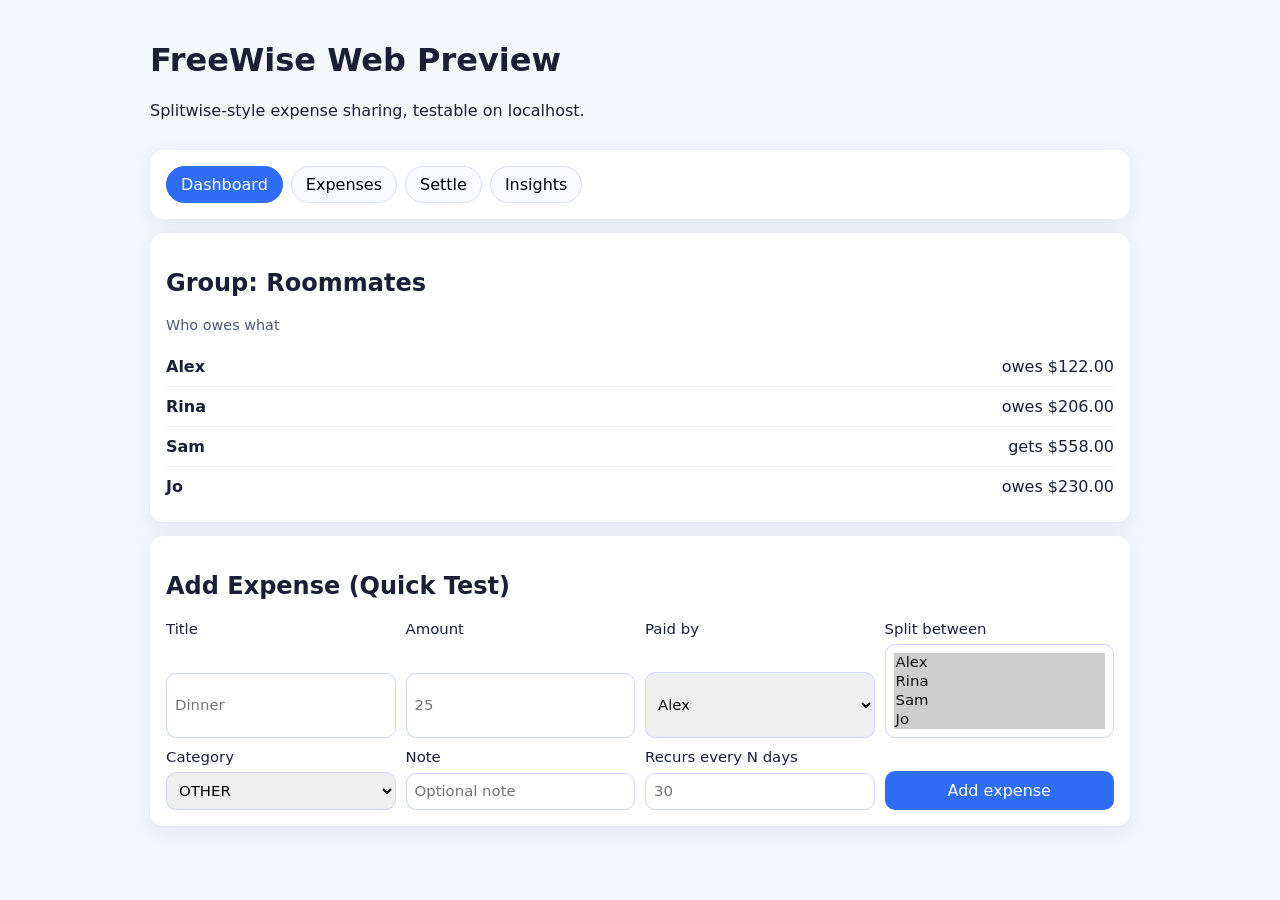
==== web_preview/index.html @ 25d6cc90 "Add localhost web preview for fast Splitwise-like testing" ====
<!doctype html>
<html lang="en">
  <head>
    <meta charset="UTF-8" />
    <meta name="viewport" content="width=device-width, initial-scale=1.0" />
    <title>FreeWise Web Preview</title>
    <link rel="stylesheet" href="styles.css" />
  </head>
  <body>
    <main class="app-shell">
      <header>
        <h1>FreeWise Web Preview</h1>
        <p>Splitwise-style expense sharing, testable on localhost.</p>
      </header>

      <section class="card tabs" aria-label="Tabs">
        <button class="tab is-active" data-tab="dashboard">Dashboard</button>
        <button class="tab" data-tab="expenses">Expenses</button>
        <button class="tab" data-tab="settle">Settle</button>
        <button class="tab" data-tab="insights">Insights</button>
      </section>

      <section id="dashboard" class="panel card"></section>
      <section id="expenses" class="panel card hidden"></section>
      <section id="settle" class="panel card hidden"></section>
      <section id="insights" class="panel card hidden"></section>

      <section class="card">
        <h2>Add Expense (Quick Test)</h2>
        <form id="expense-form" class="grid-form">
          <label>
            Title
            <input name="title" required placeholder="Dinner" />
          </label>
          <label>
            Amount
            <input name="amount" type="number" step="0.01" min="0" required placeholder="25" />
          </label>
          <label>
            Paid by
            <select name="paidBy"></select>
          </label>
          <label>
            Split between
            <select name="splitBetween" multiple></select>
          </label>
          <label>
            Category
            <select name="category">
              <option>FOOD</option>
              <option>TRANSPORT</option>
              <option>RENT</option>
              <option>UTILITIES</option>
              <option>ENTERTAINMENT</option>
              <option selected>OTHER</option>
            </select>
          </label>
          <label>
            Note
            <input name="note" placeholder="Optional note" />
          </label>
          <label>
            Recurs every N days
            <input name="recurringDays" type="number" min="0" placeholder="30" />
          </label>
          <button type="submit" class="primary">Add expense</button>
        </form>
      </section>
    </main>

    <script src="app.js"></script>
  </body>
</html>
---- web_preview/styles.css ----
:root {
  color-scheme: light;
  font-family: Inter, system-ui, -apple-system, Segoe UI, Roboto, sans-serif;
  background: #f4f7fb;
  color: #1a1f36;
}

body {
  margin: 0;
}

.app-shell {
  max-width: 980px;
  margin: 0 auto;
  padding: 20px;
  display: grid;
  gap: 14px;
}

.card {
  background: #fff;
  border-radius: 14px;
  padding: 16px;
  box-shadow: 0 6px 24px rgba(35, 41, 70, 0.08);
}

.tabs {
  display: flex;
  flex-wrap: wrap;
  gap: 8px;
}

.tab {
  border: 1px solid #d8dff3;
  border-radius: 999px;
  background: #f8faff;
  padding: 8px 14px;
  cursor: pointer;
}

.tab.is-active {
  background: #2f6df6;
  color: white;
  border-color: #2f6df6;
}

.hidden {
  display: none;
}

.row {
  display: flex;
  justify-content: space-between;
  align-items: center;
  padding: 10px 0;
  border-bottom: 1px solid #eef2ff;
}

.row:last-child {
  border-bottom: 0;
}

.grid-form {
  display: grid;
  gap: 10px;
  grid-template-columns: repeat(auto-fit, minmax(220px, 1fr));
}

label {
  display: grid;
  gap: 6px;
  font-size: 0.93rem;
}

input,
select,
button {
  font: inherit;
}

input,
select {
  border: 1px solid #ccd6f6;
  border-radius: 10px;
  padding: 8px;
}

.primary {
  border: none;
  border-radius: 10px;
  background: #2f6df6;
  color: #fff;
  padding: 10px 14px;
  cursor: pointer;
  align-self: end;
}

.small {
  color: #4d5678;
  font-size: 0.9rem;
}
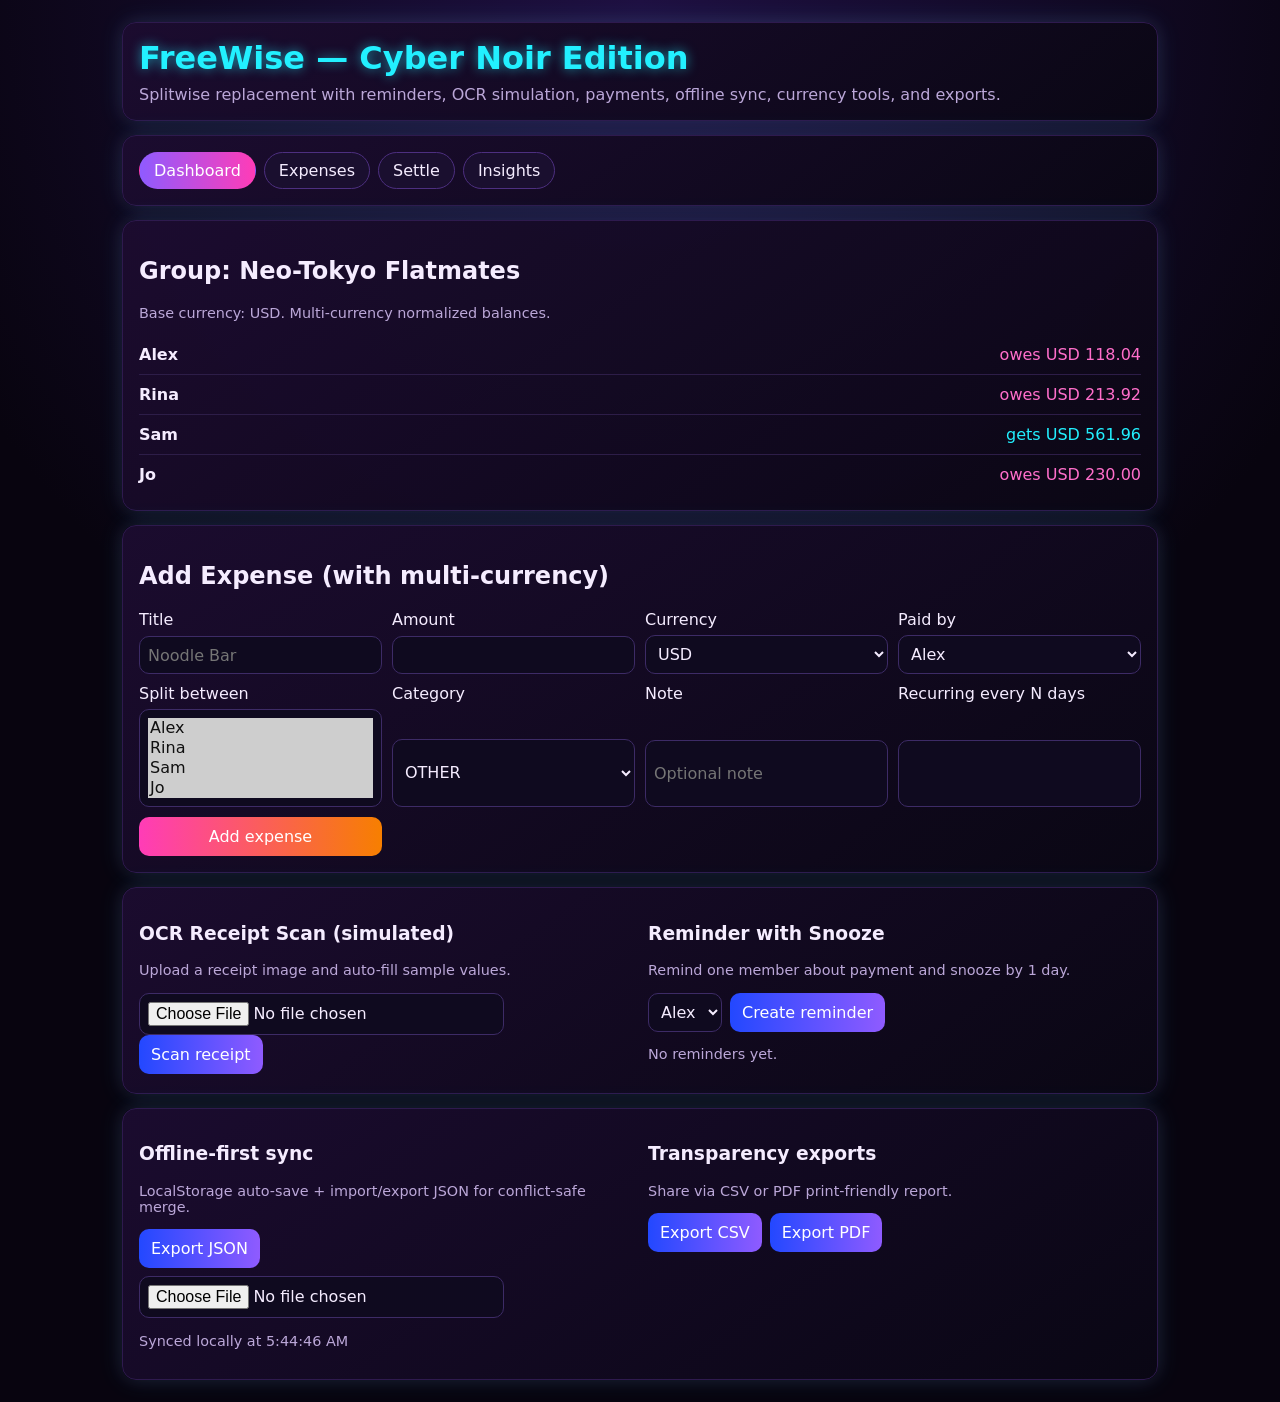
==== commit 9b762973: "Integrate advanced features and cyber-noir theme across app + web" ====
--- a/web_preview/index.html
+++ b/web_preview/index.html
@@ -3,14 +3,14 @@
   <head>
     <meta charset="UTF-8" />
     <meta name="viewport" content="width=device-width, initial-scale=1.0" />
-    <title>FreeWise Web Preview</title>
+    <title>FreeWise Cyber Noir Preview</title>
     <link rel="stylesheet" href="styles.css" />
   </head>
   <body>
     <main class="app-shell">
-      <header>
-        <h1>FreeWise Web Preview</h1>
-        <p>Splitwise-style expense sharing, testable on localhost.</p>
+      <header class="hero card">
+        <h1>FreeWise — Cyber Noir Edition</h1>
+        <p>Splitwise replacement with reminders, OCR simulation, payments, offline sync, currency tools, and exports.</p>
       </header>
 
       <section class="card tabs" aria-label="Tabs">
@@ -26,48 +26,71 @@
       <section id="insights" class="panel card hidden"></section>
 
       <section class="card">
-        <h2>Add Expense (Quick Test)</h2>
+        <h2>Add Expense (with multi-currency)</h2>
         <form id="expense-form" class="grid-form">
-          <label>
-            Title
-            <input name="title" required placeholder="Dinner" />
-          </label>
-          <label>
-            Amount
-            <input name="amount" type="number" step="0.01" min="0" required placeholder="25" />
-          </label>
-          <label>
-            Paid by
-            <select name="paidBy"></select>
-          </label>
-          <label>
-            Split between
-            <select name="splitBetween" multiple></select>
-          </label>
-          <label>
-            Category
-            <select name="category">
-              <option>FOOD</option>
-              <option>TRANSPORT</option>
-              <option>RENT</option>
-              <option>UTILITIES</option>
-              <option>ENTERTAINMENT</option>
-              <option selected>OTHER</option>
+          <label>Title<input name="title" required placeholder="Noodle Bar" /></label>
+          <label>Amount<input name="amount" type="number" step="0.01" min="0" required /></label>
+          <label>Currency
+            <select name="currency">
+              <option value="USD">USD</option>
+              <option value="EUR">EUR</option>
+              <option value="GBP">GBP</option>
+              <option value="INR">INR</option>
+              <option value="JPY">JPY</option>
             </select>
           </label>
-          <label>
-            Note
-            <input name="note" placeholder="Optional note" />
+          <label>Paid by<select name="paidBy"></select></label>
+          <label>Split between<select name="splitBetween" multiple></select></label>
+          <label>Category
+            <select name="category">
+              <option>FOOD</option><option>TRANSPORT</option><option>RENT</option>
+              <option>UTILITIES</option><option>ENTERTAINMENT</option><option selected>OTHER</option>
+            </select>
           </label>
-          <label>
-            Recurs every N days
-            <input name="recurringDays" type="number" min="0" placeholder="30" />
-          </label>
+          <label>Note<input name="note" placeholder="Optional note" /></label>
+          <label>Recurring every N days<input name="recurringDays" type="number" min="0" /></label>
           <button type="submit" class="primary">Add expense</button>
         </form>
       </section>
+
+      <section class="card feature-grid">
+        <article>
+          <h3>OCR Receipt Scan (simulated)</h3>
+          <p class="small">Upload a receipt image and auto-fill sample values.</p>
+          <input type="file" id="receipt-upload" accept="image/*" />
+          <button id="ocr-fill" class="secondary">Scan receipt</button>
+        </article>
+        <article>
+          <h3>Reminder with Snooze</h3>
+          <p class="small">Remind one member about payment and snooze by 1 day.</p>
+          <div class="inline-controls">
+            <select id="reminder-person"></select>
+            <button id="create-reminder" class="secondary">Create reminder</button>
+          </div>
+          <div id="reminder-list"></div>
+        </article>
+      </section>
+
+      <section class="card feature-grid">
+        <article>
+          <h3>Offline-first sync</h3>
+          <p class="small">LocalStorage auto-save + import/export JSON for conflict-safe merge.</p>
+          <div class="inline-controls">
+            <button id="export-json" class="secondary">Export JSON</button>
+            <input type="file" id="import-json" accept="application/json" />
+          </div>
+          <p id="sync-status" class="small"></p>
+        </article>
+        <article>
+          <h3>Transparency exports</h3>
+          <p class="small">Share via CSV or PDF print-friendly report.</p>
+          <div class="inline-controls">
+            <button id="export-csv" class="secondary">Export CSV</button>
+            <button id="export-pdf" class="secondary">Export PDF</button>
+          </div>
+        </article>
+      </section>
     </main>
-
     <script src="app.js"></script>
   </body>
 </html>
--- a/web_preview/styles.css
+++ b/web_preview/styles.css
@@ -1,101 +1,86 @@
 :root {
-  color-scheme: light;
-  font-family: Inter, system-ui, -apple-system, Segoe UI, Roboto, sans-serif;
-  background: #f4f7fb;
-  color: #1a1f36;
+  --bg: #08040f;
+  --card: #130a22;
+  --line: #2e1a4e;
+  --text: #f5ecff;
+  --muted: #bba7d8;
+  --neon-cyan: #22f0ff;
+  --neon-pink: #ff3cb7;
+  --neon-purple: #8f5bff;
+  font-family: "Inter", "Segoe UI", system-ui, sans-serif;
 }
 
+* { box-sizing: border-box; }
 body {
   margin: 0;
+  color: var(--text);
+  background: radial-gradient(circle at top, #1f1042 0%, var(--bg) 50%);
 }
 
-.app-shell {
-  max-width: 980px;
-  margin: 0 auto;
-  padding: 20px;
-  display: grid;
-  gap: 14px;
-}
-
+.app-shell { max-width: 1080px; margin: 0 auto; padding: 22px; display: grid; gap: 14px; }
 .card {
-  background: #fff;
+  background: linear-gradient(145deg, rgba(28, 12, 48, 0.95), rgba(10, 7, 20, 0.95));
+  border: 1px solid var(--line);
   border-radius: 14px;
   padding: 16px;
-  box-shadow: 0 6px 24px rgba(35, 41, 70, 0.08);
+  box-shadow: 0 0 25px rgba(34, 240, 255, 0.14), 0 0 18px rgba(255, 60, 183, 0.08);
 }
+.hero h1 { margin: 0; color: var(--neon-cyan); text-shadow: 0 0 12px rgba(34, 240, 255, 0.6); }
+.hero p { margin: 8px 0 0; color: var(--muted); }
 
-.tabs {
-  display: flex;
-  flex-wrap: wrap;
-  gap: 8px;
-}
-
+.tabs { display: flex; gap: 8px; flex-wrap: wrap; }
 .tab {
-  border: 1px solid #d8dff3;
+  border: 1px solid #4d2f80;
+  color: var(--text);
   border-radius: 999px;
-  background: #f8faff;
+  background: #1a0f2f;
   padding: 8px 14px;
   cursor: pointer;
 }
-
 .tab.is-active {
-  background: #2f6df6;
-  color: white;
-  border-color: #2f6df6;
+  background: linear-gradient(90deg, var(--neon-purple), var(--neon-pink));
+  color: #fff;
+  border-color: transparent;
 }
 
-.hidden {
-  display: none;
+.hidden { display: none; }
+.row {
+  display: flex; justify-content: space-between; align-items: center;
+  border-bottom: 1px solid #2d1d48; padding: 10px 0;
 }
+.row:last-child { border-bottom: none; }
+.small { color: var(--muted); font-size: .9rem; }
 
-.row {
-  display: flex;
-  justify-content: space-between;
-  align-items: center;
-  padding: 10px 0;
-  border-bottom: 1px solid #eef2ff;
-}
-
-.row:last-child {
-  border-bottom: 0;
-}
-
-.grid-form {
-  display: grid;
-  gap: 10px;
-  grid-template-columns: repeat(auto-fit, minmax(220px, 1fr));
-}
-
-label {
-  display: grid;
-  gap: 6px;
-  font-size: 0.93rem;
-}
-
-input,
-select,
-button {
-  font: inherit;
-}
-
-input,
-select {
-  border: 1px solid #ccd6f6;
+.grid-form { display: grid; gap: 10px; grid-template-columns: repeat(auto-fit, minmax(220px, 1fr)); }
+label { display: grid; gap: 6px; }
+input, select, button { font: inherit; }
+input, select {
+  border: 1px solid #3d2b66;
   border-radius: 10px;
+  background: #0f0a1f;
+  color: var(--text);
   padding: 8px;
 }
-
-.primary {
+button { cursor: pointer; }
+.primary, .secondary {
   border: none;
   border-radius: 10px;
-  background: #2f6df6;
+  padding: 10px 12px;
   color: #fff;
-  padding: 10px 14px;
-  cursor: pointer;
-  align-self: end;
 }
+.primary { background: linear-gradient(90deg, var(--neon-pink), #f77f00); }
+.secondary { background: linear-gradient(90deg, #2348ff, var(--neon-purple)); }
 
-.small {
-  color: #4d5678;
-  font-size: 0.9rem;
+.feature-grid { display: grid; grid-template-columns: repeat(auto-fit, minmax(280px, 1fr)); gap: 16px; }
+.inline-controls { display: flex; flex-wrap: wrap; gap: 8px; align-items: center; }
+.pill {
+  display: inline-block;
+  margin: 6px 6px 0 0;
+  background: #23113d;
+  border: 1px solid #3d2265;
+  border-radius: 999px;
+  padding: 6px 10px;
+  font-size: .85rem;
 }
+.balance-positive { color: var(--neon-cyan); }
+.balance-negative { color: #ff6ecb; }
